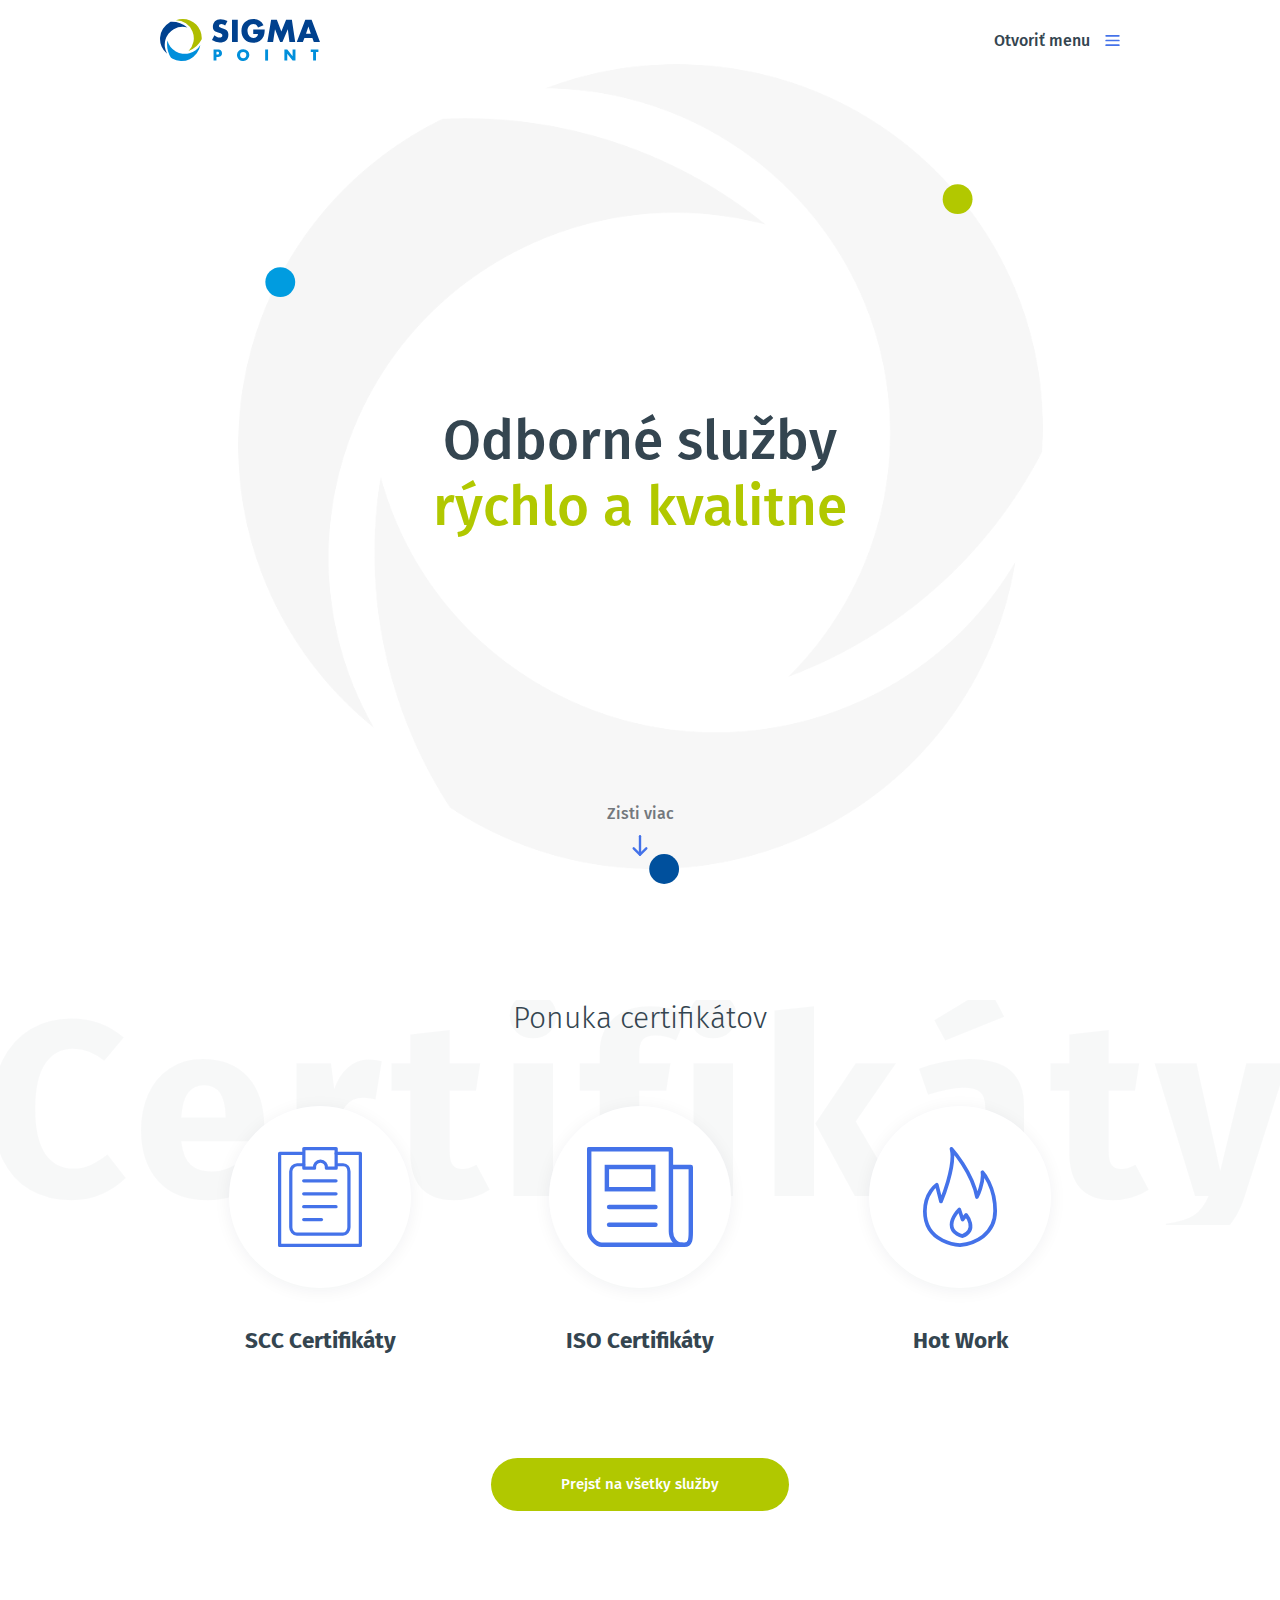
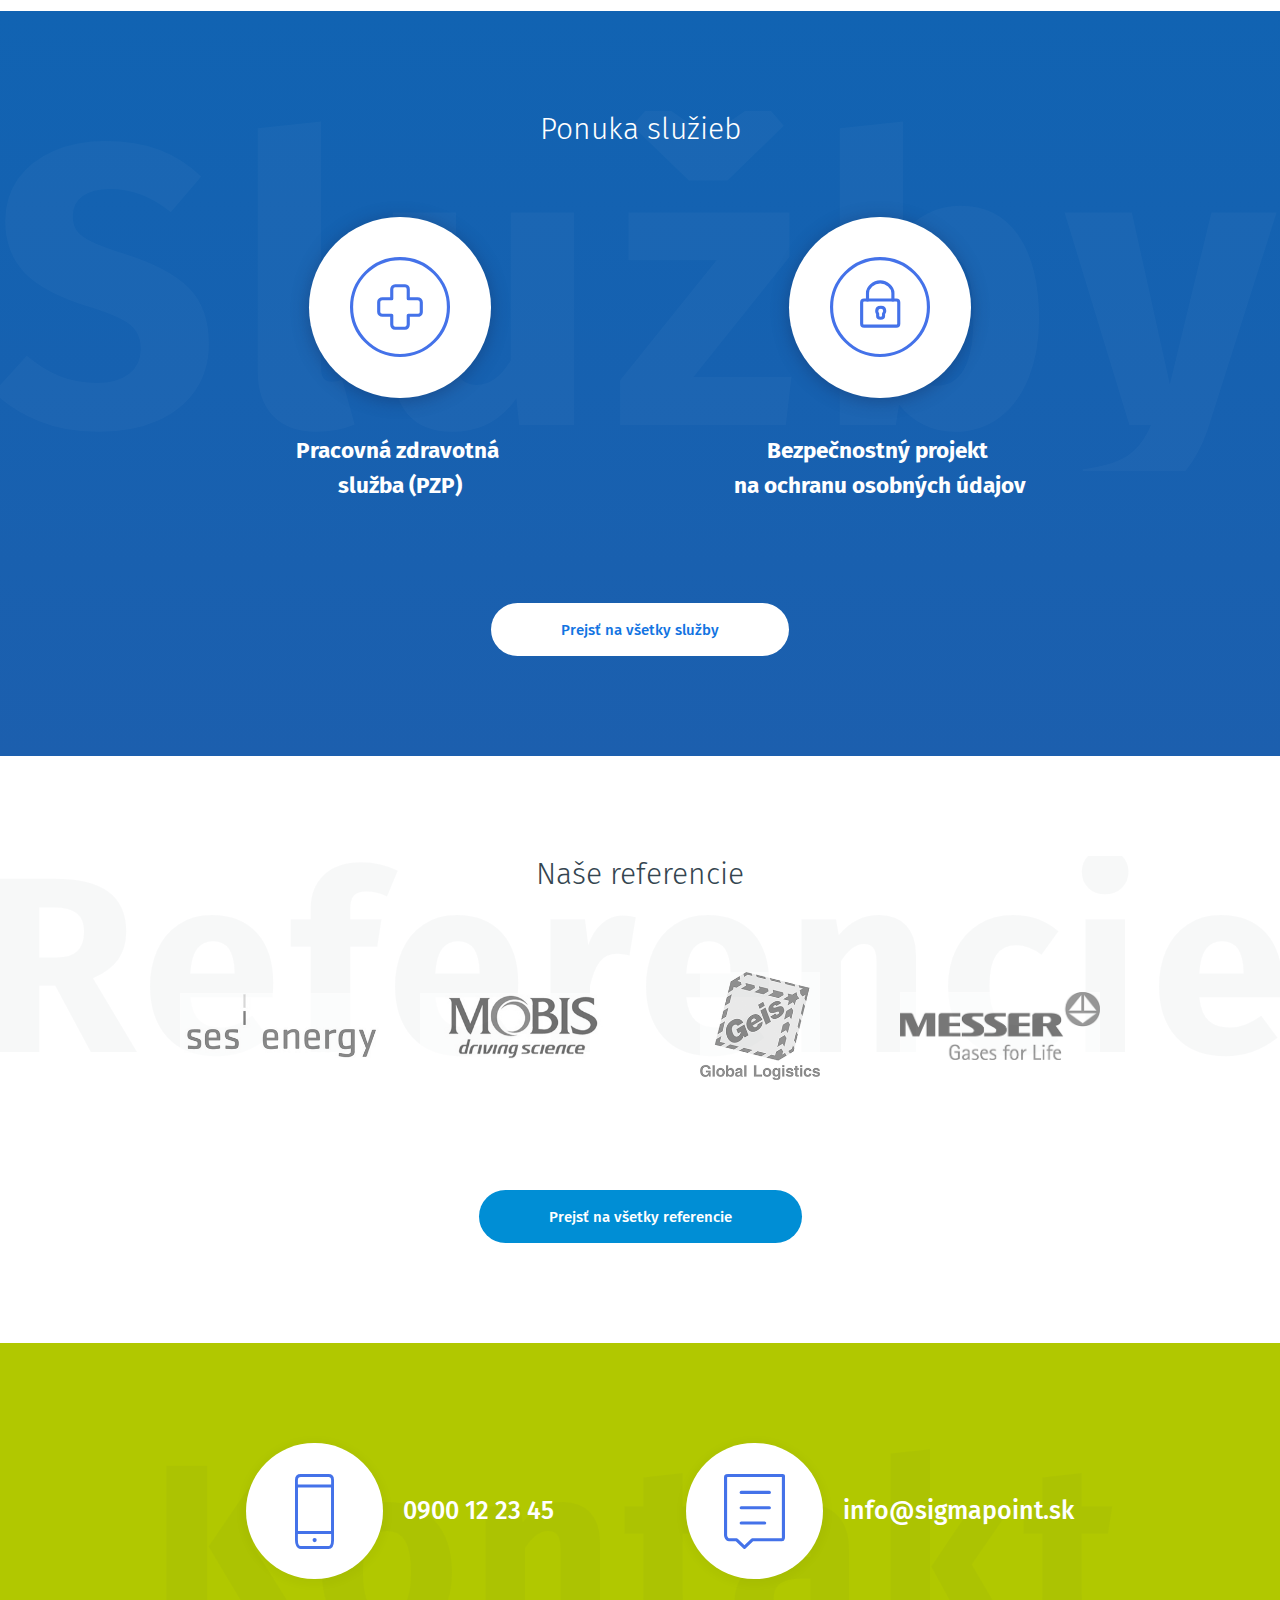
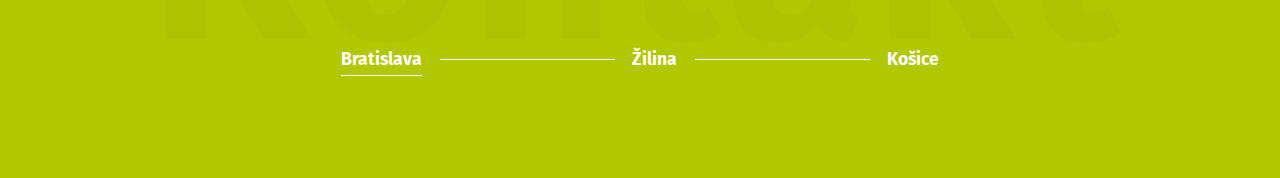
==== index.html @ 1cec5efe "Create landingpage" ====
<!DOCTYPE html>
<html lang="sk">
<head>
	<meta charset="UTF-8">
	<meta name="viewport" content="width=device-width, initial-scale=1.0">
	<link rel="stylesheet" href="assets/css/style.css">
	<title>Sigmapoint - Home</title>
</head>
<body>
	<div class="border"></div>
	<header>
		<div class="header container">
			<h1 class="logo">SIGMAPOINT</h1>
			<nav class="menu show" id="menu">
				<button class="menu-toggle"><span class="nav-link">Otvoriť menu</span></button>
				<ul class="nav">
					<li><a href="" class="nav-link">O nás</a></li>
					<li><a href="#certificate" class="nav-link active">Certifikáty</a></li>
					<li><a href="" class="nav-link">Odborné služby</a></li>
					<li><a href="" class="nav-link">Kurzy</a></li>
					<li><a href="" class="nav-link">Referencie</a></li>
					<li><a href="" class="nav-link">Kontakt</a></li>
				</ul>
			</nav>
		</div>
	</header>

	<section class="hero">
		<h2 class="hero-title">Odborné služby<span>rýchlo a kvalitne</span></h2>
		<a href="#certificate" class="hero-link">Zisti viac</a>
	</section>

	<section class="section certificate" id="certificate">
		<h2 class="section-title">Certifikáty</h2>
		<p class="section-subtitle">Ponuka certifikátov</p>

		<div class="container">
			<a href="#" class="item">
				<div class="circle">
					<img src="assets/img/icon-scc-certifikaty.svg" alt="SCC Certifikáty">
					<div class="circle-text">Zisti viac</div>
				</div>
				<h3 class="title">SCC Certifikáty</h3>
			</a>
			<a href="#" class="item">
				<div class="circle">
					<img src="assets/img/icon-iso-certifikaty.svg" alt="ISO Certifikáty">
					<div class="circle-text">Zisti viac</div>
				</div>
				<h3 class="title">ISO Certifikáty</h3>
			</a>
			<a href="#" class="item">
				<div class="circle">
					<img src="assets/img/icon-hot-work.svg" alt="Hot Work">
					<div class="circle-text">Zisti viac</div>
				</div>
				<h3 class="title">Hot Work</h3>
			</a>
		</div>

		<a href="" class="btn btn-green">Prejsť na všetky služby</a>
	</section>

	<section class="section service bg-blue">
		<h2 class="section-title">Služby</h2>
		<p class="section-subtitle">Ponuka služieb</p>

		<div class="container">
			<a href="#" class="item">
				<div class="circle">
					<img src="assets/img/icon-pzp.svg" alt="Pracovná zdravotná  služba (PZP)">
					<div class="circle-text">Zisti viac</div>
				</div>
				<h3 class="title">Pracovná zdravotná <br>služba (PZP)</h3>
			</a>
			<a href="#" class="item">
				<div class="circle">
					<img src="assets/img/icon-secure.svg" alt="Bezpečnostný projekt na ochranu osobných údajov">
					<div class="circle-text">Zisti viac</div>
				</div>
				<h3 class="title">Bezpečnostný projekt <br>na ochranu osobných údajov</h3>
			</a>
		</div>

		<a href="" class="btn btn-white">Prejsť na všetky služby</a>
	</section>

	<section class="section reference">
		<h2 class="section-title">Referencie</h2>
		<p class="section-subtitle">Naše referencie</p>

		<div class="container">
			<a href="#" class="item">
				<img src="assets/img/ses-energy.png" alt="SES ENERGY">
				<h3 class="sr-only">SES ENERGY</h3>
			</a>
			<a href="#" class="item">
				<img src="assets/img/mobis.png" alt="MOBIS">
				<h3 class="sr-only">MOBIS</h3>
			</a>
			<a href="#" class="item">
				<img src="assets/img/geis.png" alt="GEIS">
				<h3 class="sr-only">GEIS</h3>
			</a>
			<a href="#" class="item">
				<img src="assets/img/messer.png" alt="MESSER">
				<h3 class="sr-only">MESSER</h3>
			</a>
		</div>

		<a href="" class="btn btn-blue">Prejsť na všetky referencie</a>
	</section>


	<section class="section contact bg-green">
		<h2 class="section-title">Kontakt</h2>

		<div class="container">
			<a href="tel:00421900122345" class="item">
				<div class="circle">
					<img src="assets/img/icon-mobile.svg" alt="mobile">
				</div>
				<p class="link">0900 12 23 45</p>
			</a>
			<a href="mailto:info@sigmapoint.sk" class="item">
				<div class="circle">
					<img src="assets/img/icon-mail.svg" alt="email">
				</div>
				<p class="link">info@sigmapoint.sk</p>
			</a>
		</div>

		<div class="container branches">
			<h4 class="sr-only">Pobočky</h4>
			<ul>
				<li><a href="" class="active">Bratislava</a><span class="line"></span></li>
				<li><span class="line"></span><a href="">Žilina</a><span class="line"></span></li>
				<li><span class="line"></span><a href="">Košice</a></li>
			</ul>
		</div>

	</section>

	<footer class="sr-only">
		<p>&Copy 2016</p>
	</footer>

	<script>

		var menuTrigger = document.querySelector(".menu-toggle");
        var getNav = document.querySelector(".menu");
        var resize = document.querySelector("body");

        getNav.classList.remove("show");

        menuTrigger.addEventListener("click", function () {
            getNav.classList.toggle("show")
        })

		window.addEventListener("resize", function() {
		  	if (window.innerWidth < 768) getNav.classList.remove("show");
		});
	</script>


</body>
</html>
---- assets/css/style.css ----
@font-face {
  font-family: 'Fira Sans';
  src: url("./../fonts/FiraSans/FiraSans-Light.ttf");
  font-weight: 300; }

@font-face {
  font-family: 'Fira Sans';
  src: url("./../fonts/FiraSans/FiraSans-Regular.ttf");
  font-weight: normal;
  font-weight: 400; }

@font-face {
  font-family: 'Fira Sans';
  src: url("./../fonts/FiraSans/FiraSans-Medium.ttf");
  font-weight: 500; }

@font-face {
  font-family: 'Fira Sans';
  src: url("./../fonts/FiraSans/FiraSans-Bold.ttf");
  font-weight: bold;
  font-weight: 700; }

html {
  scroll-behavior: smooth;
  font-smoothing: antialiased;
  -webkit-font-smoothing: antialiased;
  -moz-osx-font-smoothing: grayscale; }

html, body {
  margin: 0;
  padding: 0; }

*, *:before, *:after {
  -webkit-box-sizing: inherit;
  box-sizing: inherit;
  /* outline: 1px solid red; */ }

body {
  font-family: 'Fira Sans', sans-serif;
  font-size: 100%;
  color: #344550; }

h1, h2, h3, h4, h5, h6 {
  color: #344550; }

a {
  text-decoration: none; }
  a:hover, a:active {
    -webkit-transition: all .3s ease-out;
    -o-transition: all .3s ease-out;
    transition: all .3s ease-out; }

.sr-only {
  display: none; }

.container {
  display: -webkit-box;
  display: -ms-flexbox;
  display: flex;
  max-width: 120em;
  /* 1920/16 */
  padding: 0 1.25em;
  /* 20/16 */
  margin: 0 auto; }

.btn {
  white-space: nowrap;
  display: inline-block;
  margin-top: 6.666666666666667em;
  /* 200/30 */
  padding: 1.1666666666666667em 4.666666666666667em;
  /* 35/30 */
  /* 140/30 */
  min-width: 10em;
  /* 300/30 */
  font-size: 1.875em;
  /* 30/16 */
  font-weight: 500;
  border-radius: 3.3333333333333335em;
  /* 100/30 */ }
  .btn:hover, .btn:focus {
    background: #344550;
    color: #ffffff; }

.btn-green {
  background: #b1c800;
  color: #ffffff; }

.btn-white {
  background: #ffffff;
  color: #1274e2; }

.btn-blue {
  background: #008ed5;
  color: #ffffff; }

.bg-blue {
  background: -webkit-gradient(linear, left top, left bottom, from(#1163b2), to(#1c5fae)) 0 0 no-repeat;
  background: -webkit-linear-gradient(#1163b2, #1c5fae) 0 0 no-repeat;
  background: -o-linear-gradient(#1163b2, #1c5fae) 0 0 no-repeat;
  background: linear-gradient(#1163b2, #1c5fae) 0 0 no-repeat; }

.bg-green {
  background: #b1c800; }

.section {
  position: relative;
  z-index: 0;
  padding: 12.5em 0;
  /* 200/16 */
  text-align: center; }
  .section.bg-blue .section-subtitle,
  .section.bg-blue .title, .section.bg-green .section-subtitle,
  .section.bg-green .title {
    color: #ffffff; }
  .section.bg-blue .section-title {
    color: #DCE7ED; }
  .section.bg-blue .circle {
    -webkit-box-shadow: 0 0.3125em 2.1875em rgba(21, 43, 92, 0.44);
    box-shadow: 0 0.3125em 2.1875em rgba(21, 43, 92, 0.44);
    /* 5/16 */
    /* 35/16 */ }
  .section .container {
    -ms-flex-pack: distribute;
    justify-content: space-around; }
  .section .item {
    -webkit-box-flex: 1;
    -ms-flex: 1;
    flex: 1;
    display: -webkit-box;
    display: -ms-flexbox;
    display: flex;
    -webkit-box-orient: vertical;
    -webkit-box-direction: normal;
    -ms-flex-direction: column;
    flex-direction: column;
    -webkit-box-align: center;
    -ms-flex-align: center;
    align-items: center;
    margin-top: 4.375em;
    /* 70/16 */ }
    .section .item:hover .circle-text, .section .item:focus .circle-text {
      height: 9.075em;
      /* 363/40 */
      width: 9.075em;
      /* 363/40 */
      border-radius: 9.075em;
      /* 363/40 */
      background: -webkit-gradient(linear, left top, left bottom, from(#4379E3), to(#3F5AA5));
      background: -webkit-linear-gradient(#4379E3, #3F5AA5);
      background: -o-linear-gradient(#4379E3, #3F5AA5);
      background: linear-gradient(#4379E3, #3F5AA5);
      display: -webkit-box;
      display: -ms-flexbox;
      display: flex;
      -webkit-box-orient: vertical;
      -webkit-box-direction: normal;
      -ms-flex-direction: column;
      flex-direction: column;
      -webkit-box-pack: center;
      -ms-flex-pack: center;
      justify-content: center;
      -webkit-box-align: center;
      -ms-flex-align: center;
      align-items: center;
      color: #ffffff; }
      .section .item:hover .circle-text:before, .section .item:focus .circle-text:before {
        content: '';
        display: -webkit-box;
        display: -ms-flexbox;
        display: flex;
        -webkit-box-orient: vertical;
        -webkit-box-direction: normal;
        -ms-flex-direction: column;
        flex-direction: column;
        -webkit-box-pack: center;
        -ms-flex-pack: center;
        justify-content: center;
        -webkit-box-align: center;
        -ms-flex-align: center;
        align-items: center;
        height: 1.75em;
        /* 70/40 */
        width: 1.75em;
        /* 70/40 */
        background: #ffffff;
        border-radius: 1.75em;
        /* 70/40 */
        margin-bottom: 0.5em;
        /* 20/40 */ }
  .section .circle {
    height: 22.6875em;
    /* 363/16 */
    width: 22.6875em;
    /* 363/16 */
    border-radius: 22.6875em;
    /* 363/16 */
    display: -webkit-box;
    display: -ms-flexbox;
    display: flex;
    -webkit-box-orient: vertical;
    -webkit-box-direction: normal;
    -ms-flex-direction: column;
    flex-direction: column;
    -webkit-box-pack: center;
    -ms-flex-pack: center;
    justify-content: center;
    -webkit-box-align: center;
    -ms-flex-align: center;
    align-items: center;
    -webkit-box-shadow: 0 0.3125em 2.1875em rgba(13, 28, 43, 0.06);
    box-shadow: 0 0.3125em 2.1875em rgba(13, 28, 43, 0.06);
    /* 5/16 */
    /* 35/16 */
    background: #ffffff;
    position: relative; }
    .section .circle img {
      position: relative;
      z-index: 1;
      max-height: 12.5em;
      /* 200/16 */ }
  .section .circle-text {
    position: absolute;
    z-index: 3;
    font-size: 2.5em;
    /* 40/16 */
    font-weight: 700;
    display: none; }
  .section .title {
    font-size: 2.8125em;
    /* 45/16 */
    line-height: 1.5555555555555556em;
    /* 70/45 */
    margin: 0;
    color: #344550;
    margin-top: 1.5555555555555556em;
    /* 70/45 */ }

.section-title {
  position: absolute;
  display: -webkit-box;
  display: -ms-flexbox;
  display: flex;
  -webkit-box-pack: center;
  -ms-flex-pack: center;
  justify-content: center;
  -webkit-box-align: center;
  -ms-flex-align: center;
  align-items: center;
  z-index: -1;
  overflow: hidden;
  font-size: 31.25em;
  /* 500/16 */
  font-weight: bold;
  font-weight: 700;
  opacity: .03;
  white-space: nowrap;
  letter-spacing: 0.04em;
  /* 20/500 */
  margin: 0 auto;
  width: 100%;
  line-height: .9; }

.section-subtitle {
  margin: 0;
  font-size: 3.75em;
  /* 60/16 */
  font-weight: 300;
  margin-bottom: 1.1666666666666667em;
  /* 70/60 */ }

/* HEADER */
.border {
  position: absolute;
  top: 0;
  background: #438DD1;
  height: 1em; }

.header {
  height: 10em;
  /* 160/16 */ }
  .header.container {
    -webkit-box-pack: justify;
    -ms-flex-pack: justify;
    justify-content: space-between;
    -webkit-box-align: center;
    -ms-flex-align: center;
    align-items: center; }

.logo {
  margin: 0;
  font-size: 2em;
  /* 32/16 */
  background: url("./..//img/logo.svg") 0 0 no-repeat;
  background-size: contain;
  width: 10.125em;
  /* 324/32 */
  height: 2.65625em;
  /* 85/32 */
  min-width: 10.125em;
  /* 324/32 */
  text-indent: -624.9375em;
  /* 9999/16 */ }

.menu {
  display: -webkit-box;
  display: -ms-flexbox;
  display: flex;
  -webkit-box-orient: horizontal;
  -webkit-box-direction: reverse;
  -ms-flex-direction: row-reverse;
  flex-direction: row-reverse;
  height: 5em;
  /* 80/16 */ }

.nav {
  list-style: none;
  padding-left: 0;
  margin: 0;
  height: 5.3125em;
  /* 85/16 */
  -webkit-box-align: center;
  -ms-flex-align: center;
  align-items: center;
  display: none; }
  .menu.show .nav {
    display: -webkit-box;
    display: -ms-flexbox;
    display: flex; }

.nav-link {
  display: inline-block;
  color: #73787D;
  font-weight: 500;
  font-size: 2em;
  /* 32/16 */
  padding: 0 1.25em;
  /* 20/32 */
  white-space: nowrap;
  -webkit-transition: all .3s ease-in-out;
  -o-transition: all .3s ease-in-out;
  transition: all .3s ease-in-out; }
  .nav-link:hover, .nav-link:focus, .nav-link.active {
    color: #344550; }

.menu-toggle {
  font-size: 1em;
  /* 8/8 */
  font-family: 'Fira Sans', sans-serif;
  border: 0;
  background: url("./../img/icon-menu.svg") center right no-repeat;
  background-size: 1.875em 1.375em;
  /* 30/16 */
  /* 22/16 */
  min-width: 1.875em;
  /* 30/16 */
  min-height: 1.375em;
  /* 22/16 */
  margin: 0;
  cursor: pointer;
  padding: 0; }
  .menu-toggle .nav-link {
    color: #344550;
    display: block;
    padding-right: 1.875em;
    /* 60/32 */
    white-space: nowrap; }
  .menu.show .menu-toggle .nav-link {
    color: #73787D; }
    .menu.show .menu-toggle .nav-link:hover, .menu.show .menu-toggle .nav-link:focus {
      color: #344550; }

/* HERO */
.hero {
  display: -webkit-box;
  display: -ms-flexbox;
  display: flex;
  -webkit-box-orient: vertical;
  -webkit-box-direction: normal;
  -ms-flex-direction: column;
  flex-direction: column;
  -webkit-box-pack: center;
  -ms-flex-pack: center;
  justify-content: center;
  -webkit-box-align: center;
  -ms-flex-align: center;
  align-items: center;
  background: url("./../img/hero-bg.svg") center center no-repeat;
  background-size: contain;
  height: calc(100vh - 10em);
  /* 160/16 */
  margin: 0 auto;
  text-align: center;
  position: relative;
  top: -2em;
  /* 32/16 */ }

.hero-title {
  font-size: 6.875em;
  /* 110/16 */
  font-weight: 500;
  color: #344550; }
  .hero-title span {
    display: block;
    color: #b1c800; }

.hero-link {
  font-size: 2em;
  font-weight: 500;
  color: #73787D;
  position: absolute;
  bottom: 1em; }
  .hero-link:hover, .hero-link:focus {
    color: #344550; }
  .hero-link:after {
    content: '';
    display: block;
    margin: 0 auto;
    background: url("./../img/arrow.svg") center center no-repeat;
    background-size: 2.1875em 1.375em;
    /* 35/16 */
    /* 22/16 */
    height: 2.8125em;
    /* 45/16 */
    width: 1.375em;
    /* 22/16 */
    position: relative;
    -webkit-animation: jump 1s infinite;
    animation: jump 1s infinite; }

@-webkit-keyframes jump {
  0% {
    top: 0; }
  50% {
    top: 0.625em; }
  /* 10/16 */
  100% {
    top: 0; } }

@keyframes jump {
  0% {
    top: 0; }
  50% {
    top: 0.625em; }
  /* 10/16 */
  100% {
    top: 0; } }

/* CERTIFICATE */
.certificate .container {
  -ms-flex-wrap: wrap;
  flex-wrap: wrap; }

.certificate .item:hover .title, .certificate .item:focus .title {
  color: #4473DE; }

/* SERVICE */
.service .container {
  -ms-flex-pack: distribute;
  justify-content: space-around;
  -ms-flex-wrap: wrap;
  flex-wrap: wrap; }

.service .item {
  width: 33.3333333333%; }

.service .section-title {
  font-size: 50em;
  /* 800/16 */ }

/* REFERENCE */
.reference .container {
  -ms-flex-wrap: wrap;
  flex-wrap: wrap;
  -webkit-box-align: center;
  -ms-flex-align: center;
  align-items: center; }

.reference .item {
  cursor: pointer; }
  .reference .item img {
    -webkit-filter: grayscale(100%);
    filter: grayscale(100%);
    opacity: .6; }
  .reference .item:hover img,
  .reference .item:focus img {
    -webkit-filter: none;
    filter: none;
    opacity: 1; }

/* CONTACT */
.contact .container {
  -webkit-box-pack: center;
  -ms-flex-pack: center;
  justify-content: center;
  -webkit-box-align: center;
  -ms-flex-align: center;
  align-items: center;
  -ms-flex-wrap: wrap;
  flex-wrap: wrap; }

.contact .item {
  display: -webkit-box;
  display: -ms-flexbox;
  display: flex;
  -webkit-box-orient: horizontal;
  -webkit-box-direction: normal;
  -ms-flex-direction: row;
  flex-direction: row;
  -webkit-box-pack: center;
  -ms-flex-pack: center;
  justify-content: center;
  -webkit-box-align: center;
  -ms-flex-align: center;
  align-items: center;
  -webkit-box-flex: 1;
  -ms-flex: 1;
  flex: 1;
  margin-top: 0;
  margin-bottom: 2.5em;
  /* 40/16 */ }

.contact.section .circle {
  font-size: 6px;
  margin-top: 0; }

.contact .link,
.contact .branches a {
  color: #ffffff; }

.contact .link {
  white-space: nowrap;
  font-size: 3.125em;
  /* 50/16 */
  font-weight: 500;
  margin: 0 0 0 0.8em;
  /* 40/50 */ }

.branches ul {
  list-style: none;
  padding-left: 0;
  margin-top: 6.25em;
  /* 100/16 */
  display: -webkit-box;
  display: -ms-flexbox;
  display: flex;
  -webkit-box-pack: center;
  -ms-flex-pack: center;
  justify-content: center;
  -webkit-box-align: center;
  -ms-flex-align: center;
  align-items: center;
  -ms-flex-wrap: wrap;
  flex-wrap: wrap; }
  .branches ul li {
    font-size: 2.1875em;
    /* 35/16 */
    font-weight: bold;
    display: -webkit-box;
    display: -ms-flexbox;
    display: flex;
    -webkit-box-pack: center;
    -ms-flex-pack: center;
    justify-content: center;
    -webkit-box-align: center;
    -ms-flex-align: center;
    align-items: center; }
    .branches ul li a {
      color: #ffffff;
      position: relative;
      padding: 0;
      margin: 0 1em; }
      .branches ul li a:hover:after, .branches ul li a:focus:after, .branches ul li a.active:after {
        position: absolute;
        bottom: -0.3125em;
        /* 5/16 */
        left: 0;
        content: '';
        background: #ffffff;
        height: 1px;
        width: 100%;
        display: inline-block; }
  .branches ul .line {
    width: 5em;
    height: 1px;
    background: #ffffff; }

/* MOBILE */
@media (min-width: 1900px) {
  body {
    font-size: 16px; } }

@media (max-width: 1900px) {
  body {
    font-size: 8px; }
  .reference {
    /* 120/8 */ }
    .reference .item {
      padding: 1.25em;
      /* 10/8 */ }
      .reference .item img {
        max-width: 25em; }
    .reference .item:nth-child(3) img {
      max-width: 15em; } }

@media (max-width: 840px) {
  .header {
    background: #ffffff; }
  .menu {
    height: auto; }
  .menu .nav {
    height: 0; }
  .menu.show .nav {
    border-top: 1px solid #f7f7f7;
    background: #ffffff;
    background: rgba(255, 255, 255, 0.98);
    -webkit-box-orient: vertical;
    -webkit-box-direction: normal;
    -ms-flex-direction: column;
    flex-direction: column;
    position: absolute;
    z-index: 9999;
    left: 0;
    right: 0;
    top: 10em;
    /* 80/8 */
    width: 100vw;
    padding: 1.25em 0;
    /* 10/8 */
    height: auto; }
    .menu.show .nav li {
      display: block;
      width: 100%;
      text-align: center; }
    .menu.show .nav .nav-link {
      display: block;
      padding: 0.625em 0;
      /* 5/8 */ }
  .section .container {
    -webkit-box-orient: vertical !important;
    -webkit-box-direction: normal !important;
    -ms-flex-direction: column !important;
    flex-direction: column !important;
    -webkit-box-pack: center;
    -ms-flex-pack: center;
    justify-content: center;
    -webkit-box-align: center;
    -ms-flex-align: center;
    align-items: center; }
  .section .circle {
    margin-top: 3.111111111111111em;
    /* 140/45 */ }
  .service .item {
    -webkit-box-pack: start;
    -ms-flex-pack: start;
    justify-content: flex-start;
    width: 100% !important; }
  .reference .item {
    padding: 0.625em;
    /* 10/16 */ }
  .contact .item {
    -webkit-box-orient: vertical;
    -webkit-box-direction: normal;
    -ms-flex-direction: column;
    flex-direction: column; }
  .contact .link {
    margin: 1em 0 2em; }
  .contact .branches ul {
    -webkit-box-orient: vertical;
    -webkit-box-direction: normal;
    -ms-flex-direction: column;
    flex-direction: column;
    -ms-flex-wrap: nowrap;
    flex-wrap: nowrap; }
    .contact .branches ul li {
      margin: 1em; }
    .contact .branches ul .line {
      display: none; } }

/*# sourceMappingURL=style.css.map */
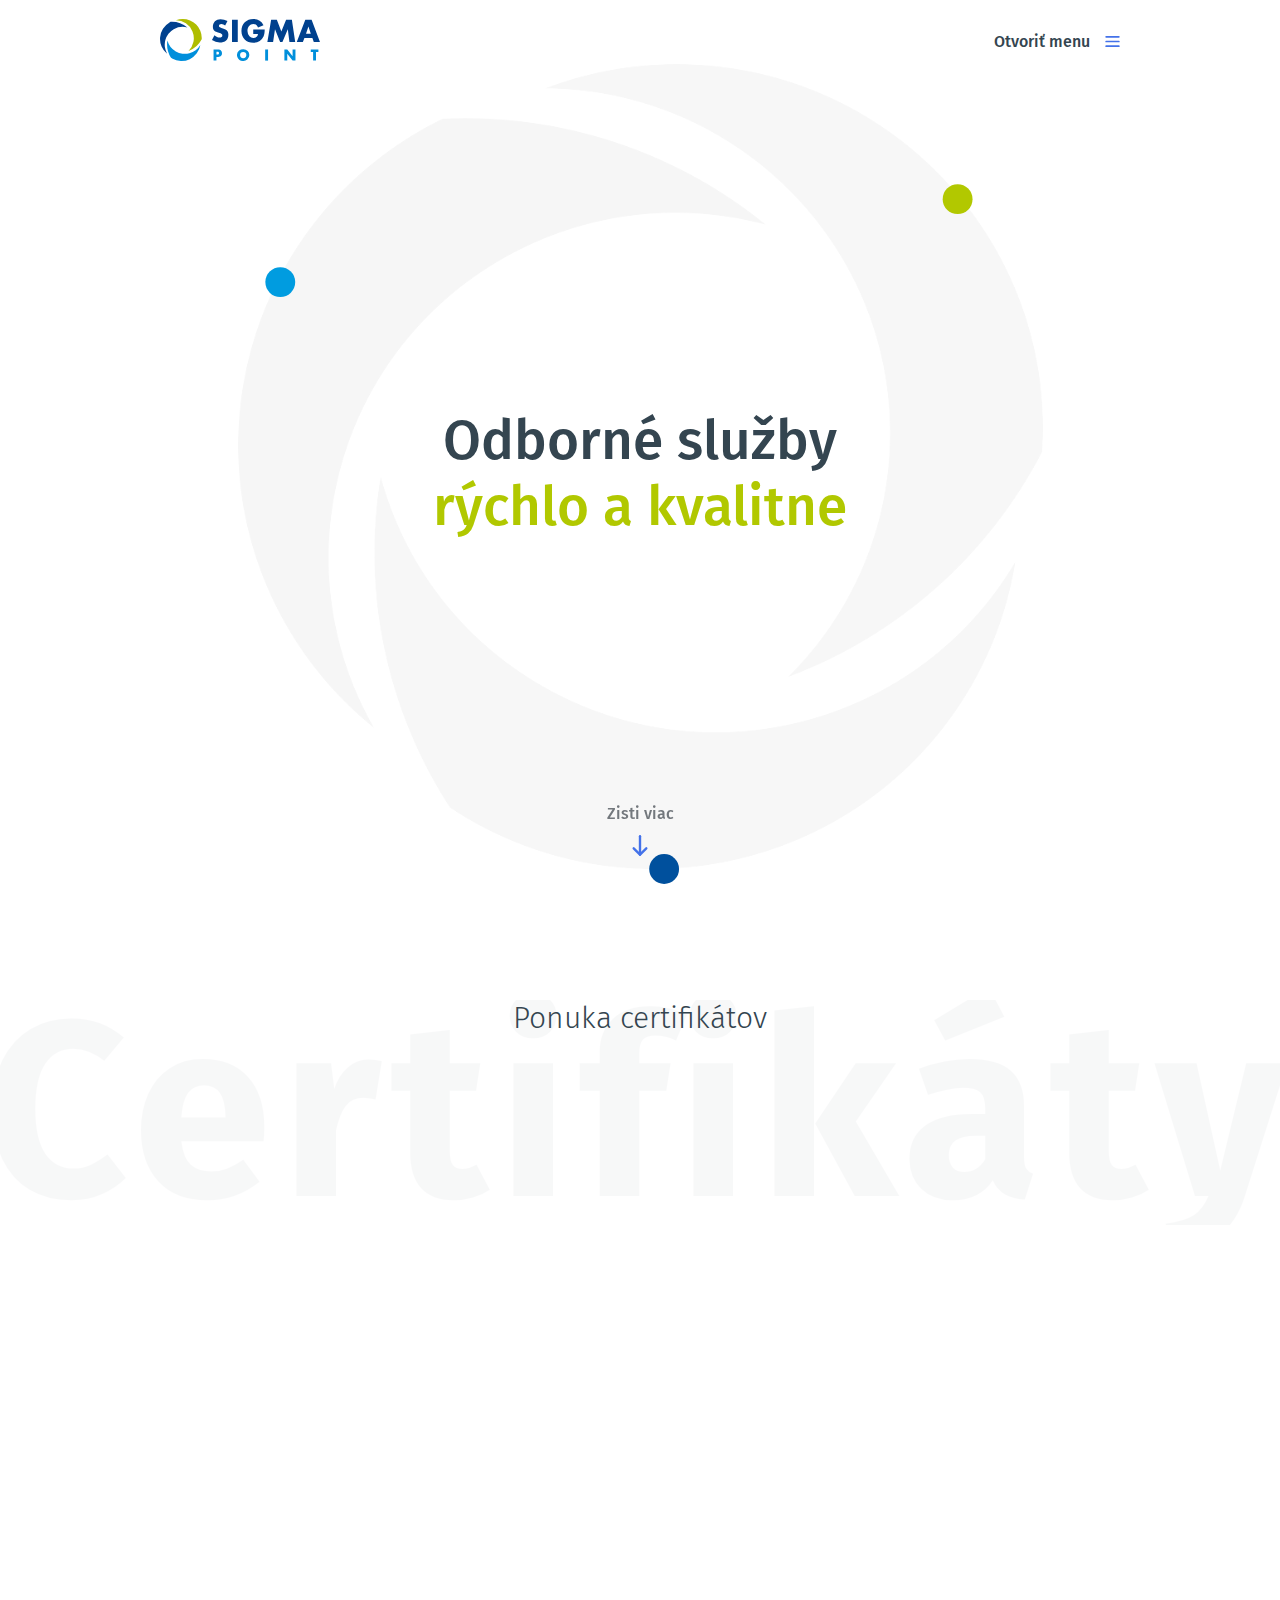
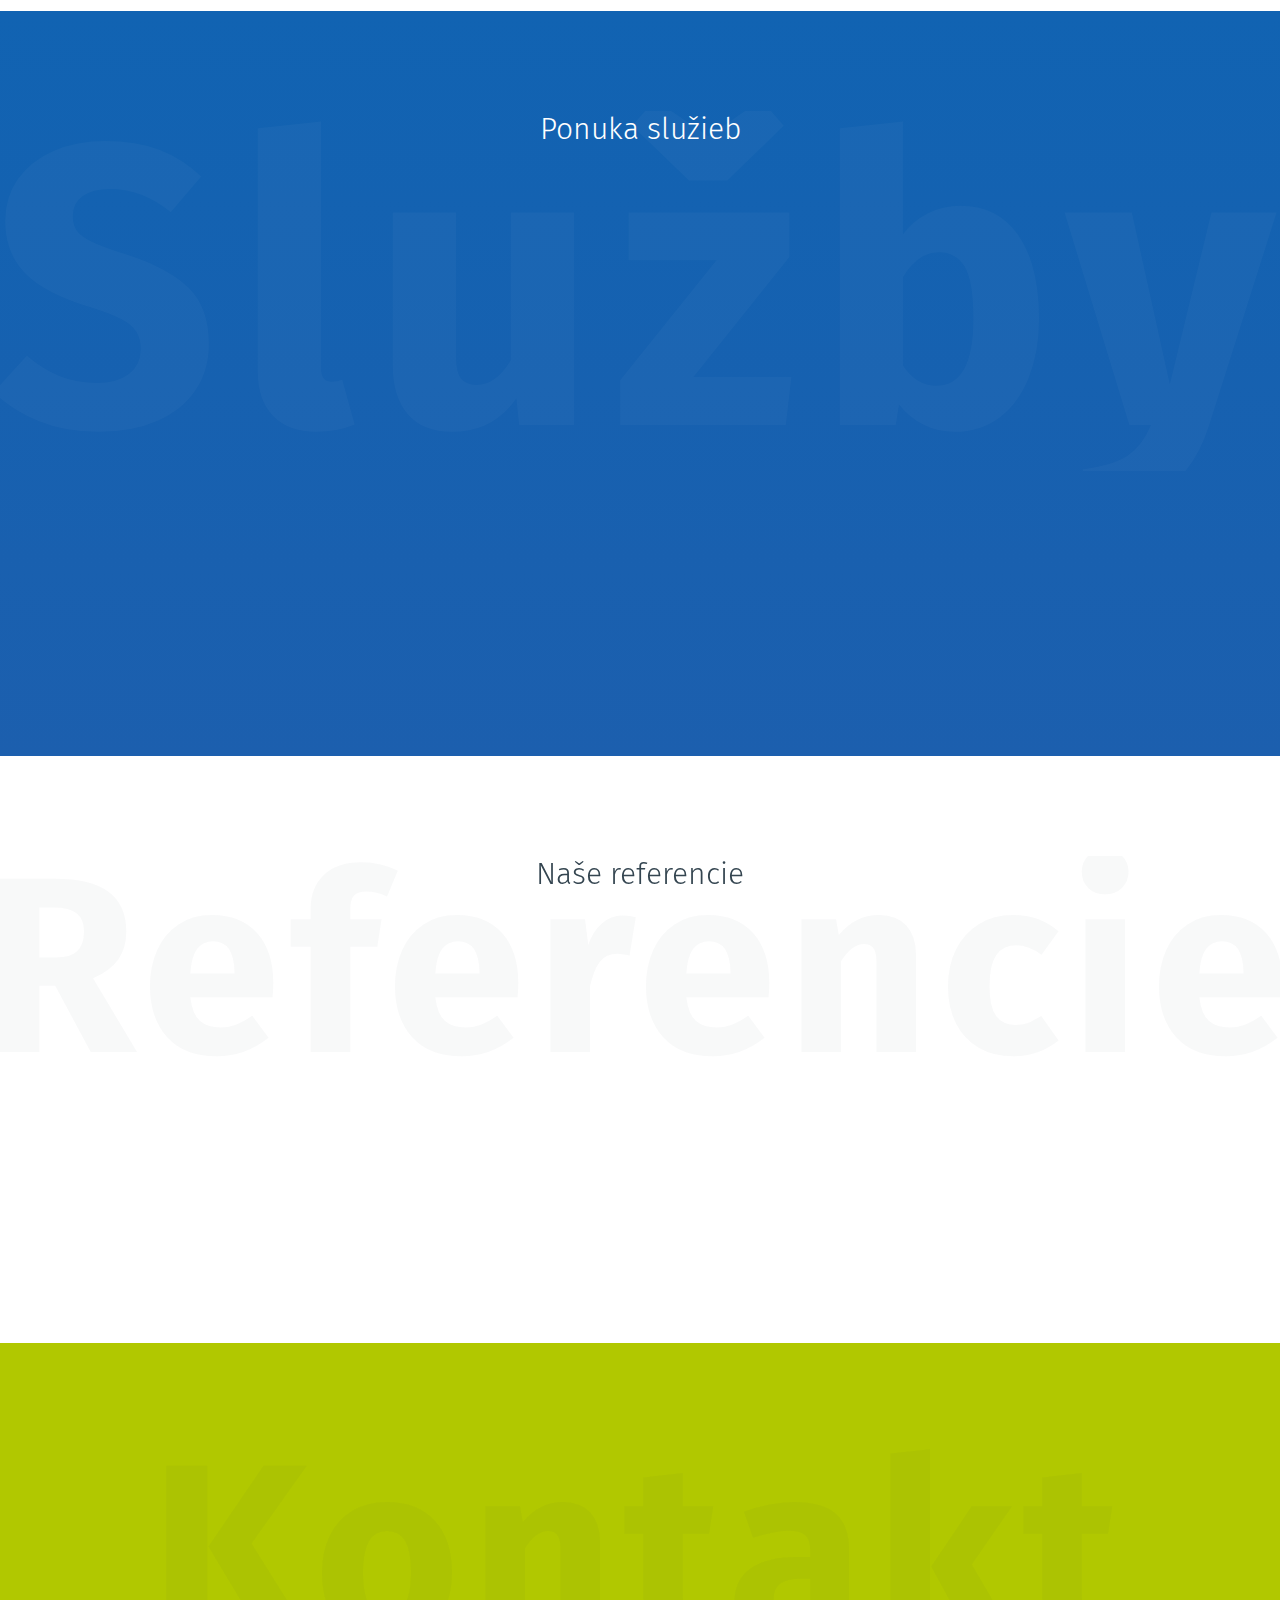
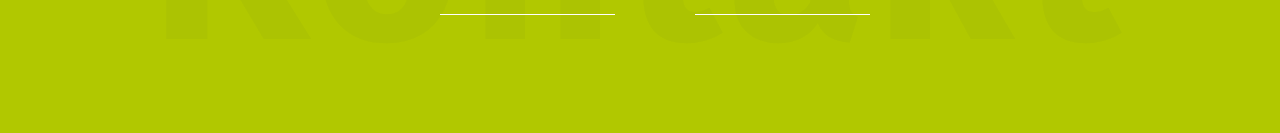
==== commit b697feb8: "Added animations" ====
--- a/index.html
+++ b/index.html
@@ -3,8 +3,9 @@
 <head>
 	<meta charset="UTF-8">
 	<meta name="viewport" content="width=device-width, initial-scale=1.0">
+	<title>Sigmapoint - Home</title>
 	<link rel="stylesheet" href="assets/css/style.css">
-	<title>Sigmapoint - Home</title>
+	<link href="https://unpkg.com/aos@2.3.1/dist/aos.css" rel="stylesheet">
 </head>
 <body>
 	<div class="border"></div>
@@ -25,8 +26,8 @@
 		</div>
 	</header>
 
-	<section class="hero">
-		<h2 class="hero-title">Odborné služby<span>rýchlo a kvalitne</span></h2>
+	<section class="hero" data-aos="zoom-in" data-aos-duration="600" data-aos-easing="ease-in-sine">
+		<h2 class="hero-title" data-aos="zoom-in-down" data-aos-delay="700">Odborné služby<span data-aos="zoom-in-down" data-aos-delay="1000">rýchlo a kvalitne</span></h2>
 		<a href="#certificate" class="hero-link">Zisti viac</a>
 	</section>
 
@@ -36,29 +37,29 @@
 
 		<div class="container">
 			<a href="#" class="item">
-				<div class="circle">
-					<img src="assets/img/icon-scc-certifikaty.svg" alt="SCC Certifikáty">
+				<div class="circle" data-aos="zoom-in" data-aos-delay="100">
+					<img src="assets/img/icon-scc-certifikaty.svg" alt="SCC Certifikáty" data-aos="zoom-in" data-aos-delay="400" data-aos-duration="400">
 					<div class="circle-text">Zisti viac</div>
 				</div>
-				<h3 class="title">SCC Certifikáty</h3>
+				<h3 class="title" data-aos="fade-up" data-aos-anchor-placement="top-center" data-aos-offset="-200" data-aos-delay="100">SCC Certifikáty</h3>
 			</a>
 			<a href="#" class="item">
-				<div class="circle">
-					<img src="assets/img/icon-iso-certifikaty.svg" alt="ISO Certifikáty">
+				<div class="circle" data-aos="zoom-in" data-aos-delay="300">
+					<img src="assets/img/icon-iso-certifikaty.svg" alt="ISO Certifikáty" data-aos="zoom-in" data-aos-delay="500" data-aos-duration="400">
 					<div class="circle-text">Zisti viac</div>
 				</div>
-				<h3 class="title">ISO Certifikáty</h3>
+				<h3 class="title" data-aos="fade-up" data-aos-anchor-placement="top-center" data-aos-offset="-200" data-aos-delay="200">ISO Certifikáty</h3>
 			</a>
 			<a href="#" class="item">
-				<div class="circle">
-					<img src="assets/img/icon-hot-work.svg" alt="Hot Work">
+				<div class="circle" data-aos="zoom-in" data-aos-delay="500">
+					<img src="assets/img/icon-hot-work.svg" alt="Hot Work" data-aos="zoom-in" data-aos-delay="600" data-aos-duration="400">
 					<div class="circle-text">Zisti viac</div>
 				</div>
-				<h3 class="title">Hot Work</h3>
+				<h3 class="title" data-aos="fade-up" data-aos-anchor-placement="top-center" data-aos-offset="-200" data-aos-delay="300">Hot Work</h3>
 			</a>
 		</div>
 
-		<a href="" class="btn btn-green">Prejsť na všetky služby</a>
+		<a href="" class="btn btn-green" data-aos="fade-up">Prejsť na všetky služby</a>
 	</section>
 
 	<section class="section service bg-blue">
@@ -67,26 +68,26 @@
 
 		<div class="container">
 			<a href="#" class="item">
-				<div class="circle">
+				<div class="circle" data-aos="zoom-in" data-aos-delay="100">
 					<img src="assets/img/icon-pzp.svg" alt="Pracovná zdravotná - služba (PZP)">
+ služba (PZP)" data-aos="zoom-in" data-aos-delay="400" data-aos-duration="400">
 					<div class="circle-text">Zisti viac</div>
 				</div>
-				<h3 class="title">Pracovná zdravotná +				<h3 class="title" data-aos="fade-up" data-aos-anchor-placement="top-center" data-aos-offset="-200" data-aos-delay="100">Pracovná zdravotná  <br>služba (PZP)</h3>
 			</a>
 			<a href="#" class="item">
-				<div class="circle">
+				<div class="circle" data-aos="zoom-in" data-aos-delay="300">
 					<img src="assets/img/icon-secure.svg" alt="Bezpečnostný projekt -na ochranu osobných údajov">
+na ochranu osobných údajov" data-aos="zoom-in" data-aos-delay="500" data-aos-duration="400">
 					<div class="circle-text">Zisti viac</div>
 				</div>
-				<h3 class="title">Bezpečnostný projekt +				<h3 class="title" data-aos="fade-up" data-aos-anchor-placement="top-center" data-aos-offset="-200" data-aos-delay="100">Bezpečnostný projekt  <br>na ochranu osobných údajov</h3>
 			</a>
 		</div>
 
-		<a href="" class="btn btn-white">Prejsť na všetky služby</a>
+		<a href="" class="btn btn-white" data-aos="fade-up">Prejsť na všetky služby</a>
 	</section>
 
 	<section class="section reference">
@@ -94,25 +95,25 @@
 		<p class="section-subtitle">Naše referencie</p>
 
 		<div class="container">
-			<a href="#" class="item">
+			<a href="#" class="item" data-aos="zoom-in">
 				<img src="assets/img/ses-energy.png" alt="SES ENERGY">
 				<h3 class="sr-only">SES ENERGY</h3>
 			</a>
-			<a href="#" class="item">
+			<a href="#" class="item" data-aos="zoom-in" data-aos-delay="200">
 				<img src="assets/img/mobis.png" alt="MOBIS">
 				<h3 class="sr-only">MOBIS</h3>
 			</a>
-			<a href="#" class="item">
+			<a href="#" class="item" data-aos="zoom-in" data-aos-delay="400">
 				<img src="assets/img/geis.png" alt="GEIS">
 				<h3 class="sr-only">GEIS</h3>
 			</a>
-			<a href="#" class="item">
+			<a href="#" class="item" data-aos="zoom-in" data-aos-delay="600">
 				<img src="assets/img/messer.png" alt="MESSER">
 				<h3 class="sr-only">MESSER</h3>
 			</a>
 		</div>
 
-		<a href="" class="btn btn-blue">Prejsť na všetky referencie</a>
+		<a href="" class="btn btn-blue" data-aos="fade-up" data-aos-delay="400">Prejsť na všetky referencie</a>
 	</section>
 
 
@@ -121,25 +122,25 @@
 
 		<div class="container">
 			<a href="tel:00421900122345" class="item">
-				<div class="circle">
-					<img src="assets/img/icon-mobile.svg" alt="mobile">
+				<div class="circle" data-aos="zoom-in">
+					<img src="assets/img/icon-mobile.svg" alt="mobile" data-aos="zoom-in" data-aos-delay="200" data-aos-offset="100">
 				</div>
-				<p class="link">0900 12 23 45</p>
+				<p class="link" data-aos="zoom-in" data-aos-delay="400" data-aos-offset="100">0900 12 23 45</p>
 			</a>
 			<a href="mailto:info@sigmapoint.sk" class="item">
-				<div class="circle">
-					<img src="assets/img/icon-mail.svg" alt="email">
+				<div class="circle" data-aos="zoom-in">
+					<img src="assets/img/icon-mail.svg" alt="email" data-aos="zoom-in" data-aos-delay="0" data-aos-offset="-100">
 				</div>
-				<p class="link">info@sigmapoint.sk</p>
+				<p class="link" data-aos="zoom-in" data-aos-delay="500" data-aos-offset="100">info@sigmapoint.sk</p>
 			</a>
 		</div>
 
 		<div class="container branches">
 			<h4 class="sr-only">Pobočky</h4>
 			<ul>
-				<li><a href="" class="active">Bratislava</a><span class="line"></span></li>
-				<li><span class="line"></span><a href="">Žilina</a><span class="line"></span></li>
-				<li><span class="line"></span><a href="">Košice</a></li>
+				<li><a href="" class="active" data-aos="fade-right" data-aos-delay="100"><span>Bratislava</span></a><span class="line"></span></li>
+				<li><span class="line"></span><a href="" data-aos="fade-up" data-aos-delay="300"><span>Žilina</span></a><span class="line"></span></li>
+				<li><span class="line"></span><a href="" data-aos="fade-left" data-aos-delay="500"><span>Košice</span></a></li>
 			</ul>
 		</div>
 
@@ -149,8 +150,9 @@
 		<p>&Copy 2016</p>
 	</footer>
 
+	<script src="https://unpkg.com/aos@2.3.1/dist/aos.js"></script>
+
 	<script>
-
 		var menuTrigger = document.querySelector(".menu-toggle");
         var getNav = document.querySelector(".menu");
         var resize = document.querySelector("body");
@@ -164,8 +166,10 @@
 		window.addEventListener("resize", function() {
 		  	if (window.innerWidth < 768) getNav.classList.remove("show");
 		});
+
+		// Animate On Scroll Library
+		AOS.init();
 	</script>
-
 
 </body>
 </html>--- a/assets/css/style.css
+++ b/assets/css/style.css
@@ -140,12 +140,6 @@
     margin-top: 4.375em;
     /* 70/16 */ }
     .section .item:hover .circle-text, .section .item:focus .circle-text {
-      height: 9.075em;
-      /* 363/40 */
-      width: 9.075em;
-      /* 363/40 */
-      border-radius: 9.075em;
-      /* 363/40 */
       background: -webkit-gradient(linear, left top, left bottom, from(#4379E3), to(#3F5AA5));
       background: -webkit-linear-gradient(#4379E3, #3F5AA5);
       background: -o-linear-gradient(#4379E3, #3F5AA5);
@@ -163,7 +157,16 @@
       -webkit-box-align: center;
       -ms-flex-align: center;
       align-items: center;
-      color: #ffffff; }
+      color: #ffffff;
+      -webkit-transition: 2s zoom ease-in-out;
+      -o-transition: 2s zoom ease-in-out;
+      transition: 2s zoom ease-in-out;
+      height: 9.075em;
+      /* 363/40 */
+      width: 9.075em;
+      /* 363/40 */
+      border-radius: 9.075em;
+      /* 363/40 */ }
       .section .item:hover .circle-text:before, .section .item:focus .circle-text:before {
         content: '';
         display: -webkit-box;
@@ -269,6 +272,26 @@
   margin-bottom: 1.1666666666666667em;
   /* 70/60 */ }
 
+@-webkit-keyframes zoom {
+  from {
+    height: 0;
+    width: 0;
+    border-radius: 0; }
+  to {
+    height: 9.075em;
+    width: 9.075em;
+    border-radius: 9.075em; } }
+
+@keyframes zoom {
+  from {
+    height: 0;
+    width: 0;
+    border-radius: 0; }
+  to {
+    height: 9.075em;
+    width: 9.075em;
+    border-radius: 9.075em; } }
+
 /* HEADER */
 .border {
   position: absolute;
@@ -336,10 +359,7 @@
   /* 32/16 */
   padding: 0 1.25em;
   /* 20/32 */
-  white-space: nowrap;
-  -webkit-transition: all .3s ease-in-out;
-  -o-transition: all .3s ease-in-out;
-  transition: all .3s ease-in-out; }
+  white-space: nowrap; }
   .nav-link:hover, .nav-link:focus, .nav-link.active {
     color: #344550; }
 
@@ -358,7 +378,9 @@
   /* 22/16 */
   margin: 0;
   cursor: pointer;
-  padding: 0; }
+  padding: 0;
+  position: relative;
+  top: 1px; }
   .menu-toggle .nav-link {
     color: #344550;
     display: block;
@@ -520,8 +542,8 @@
   margin-bottom: 2.5em;
   /* 40/16 */ }
 
-.contact.section .circle {
-  font-size: 6px;
+.contact .circle {
+  font-size: 4px;
   margin-top: 0; }
 
 .contact .link,
@@ -588,7 +610,9 @@
 /* MOBILE */
 @media (min-width: 1900px) {
   body {
-    font-size: 16px; } }
+    font-size: 16px; }
+  .contact .circle {
+    font-size: 6px; } }
 
 @media (max-width: 1900px) {
   body {
